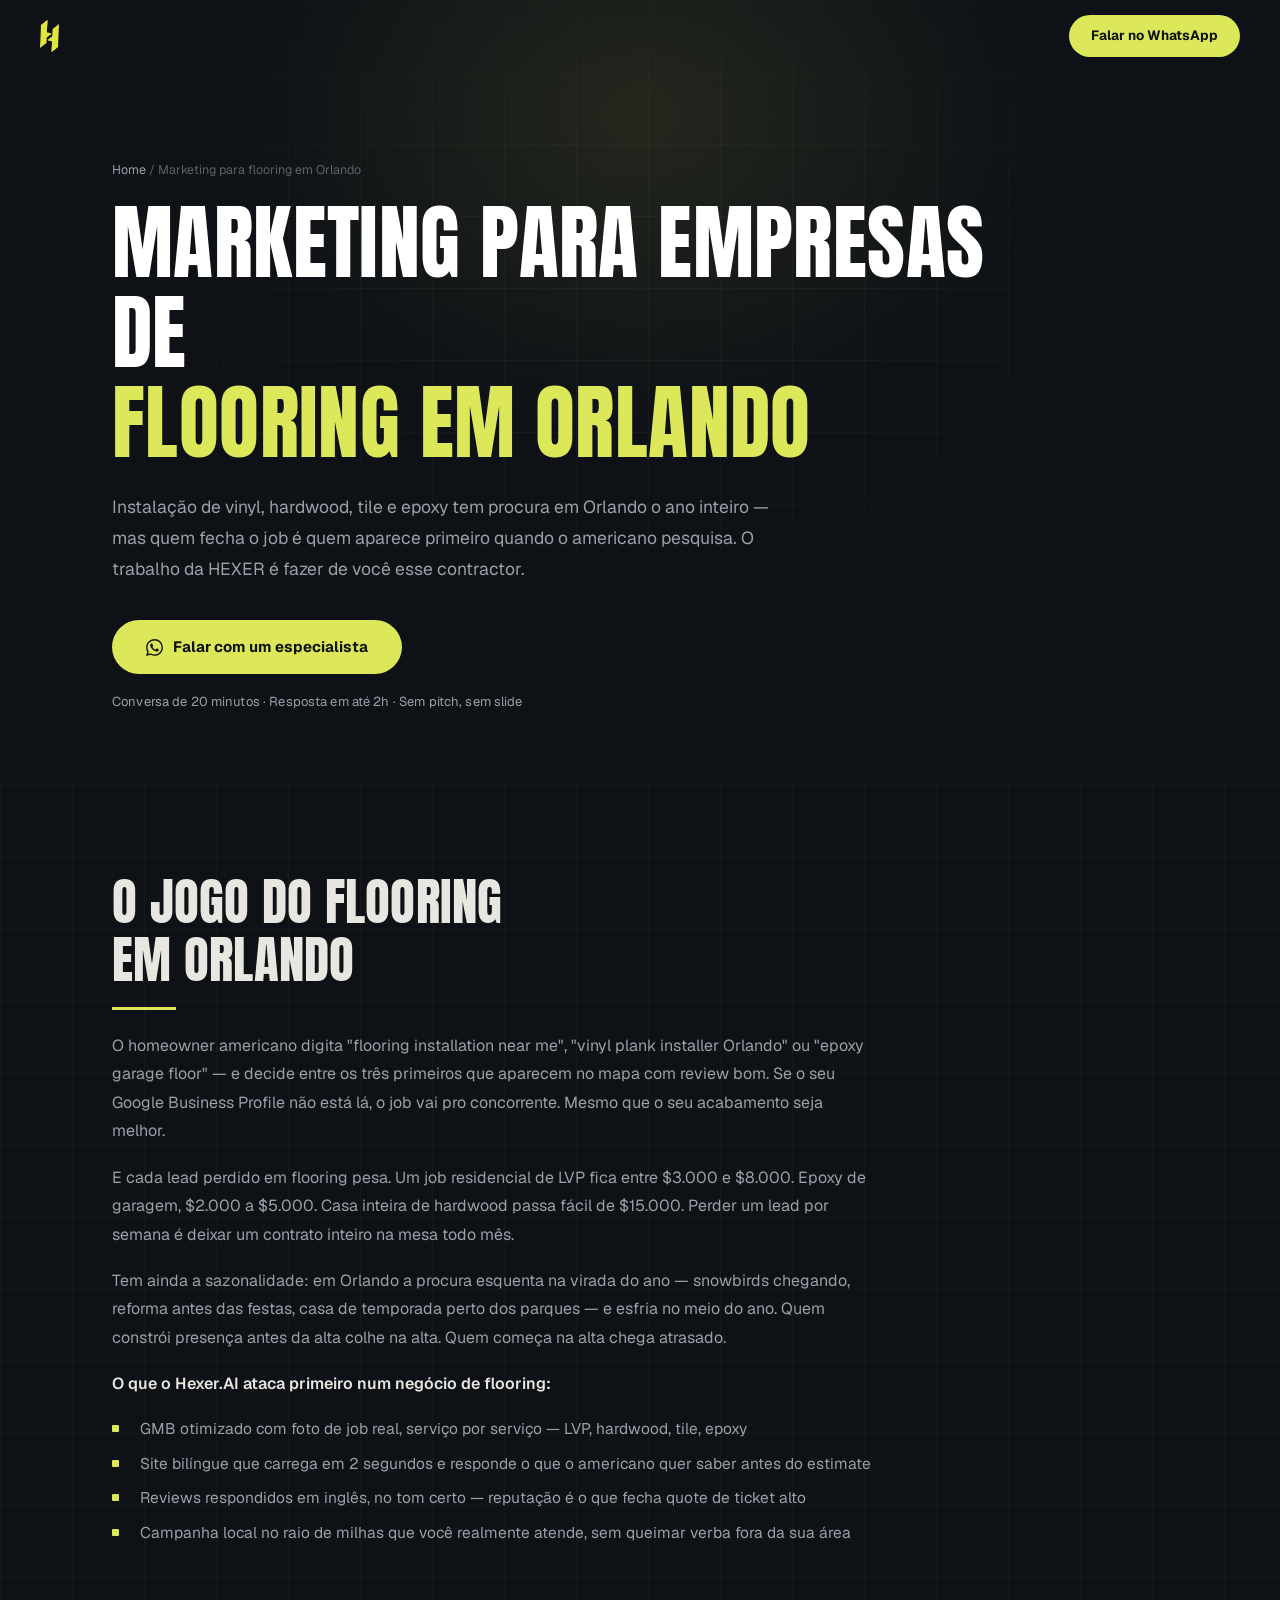
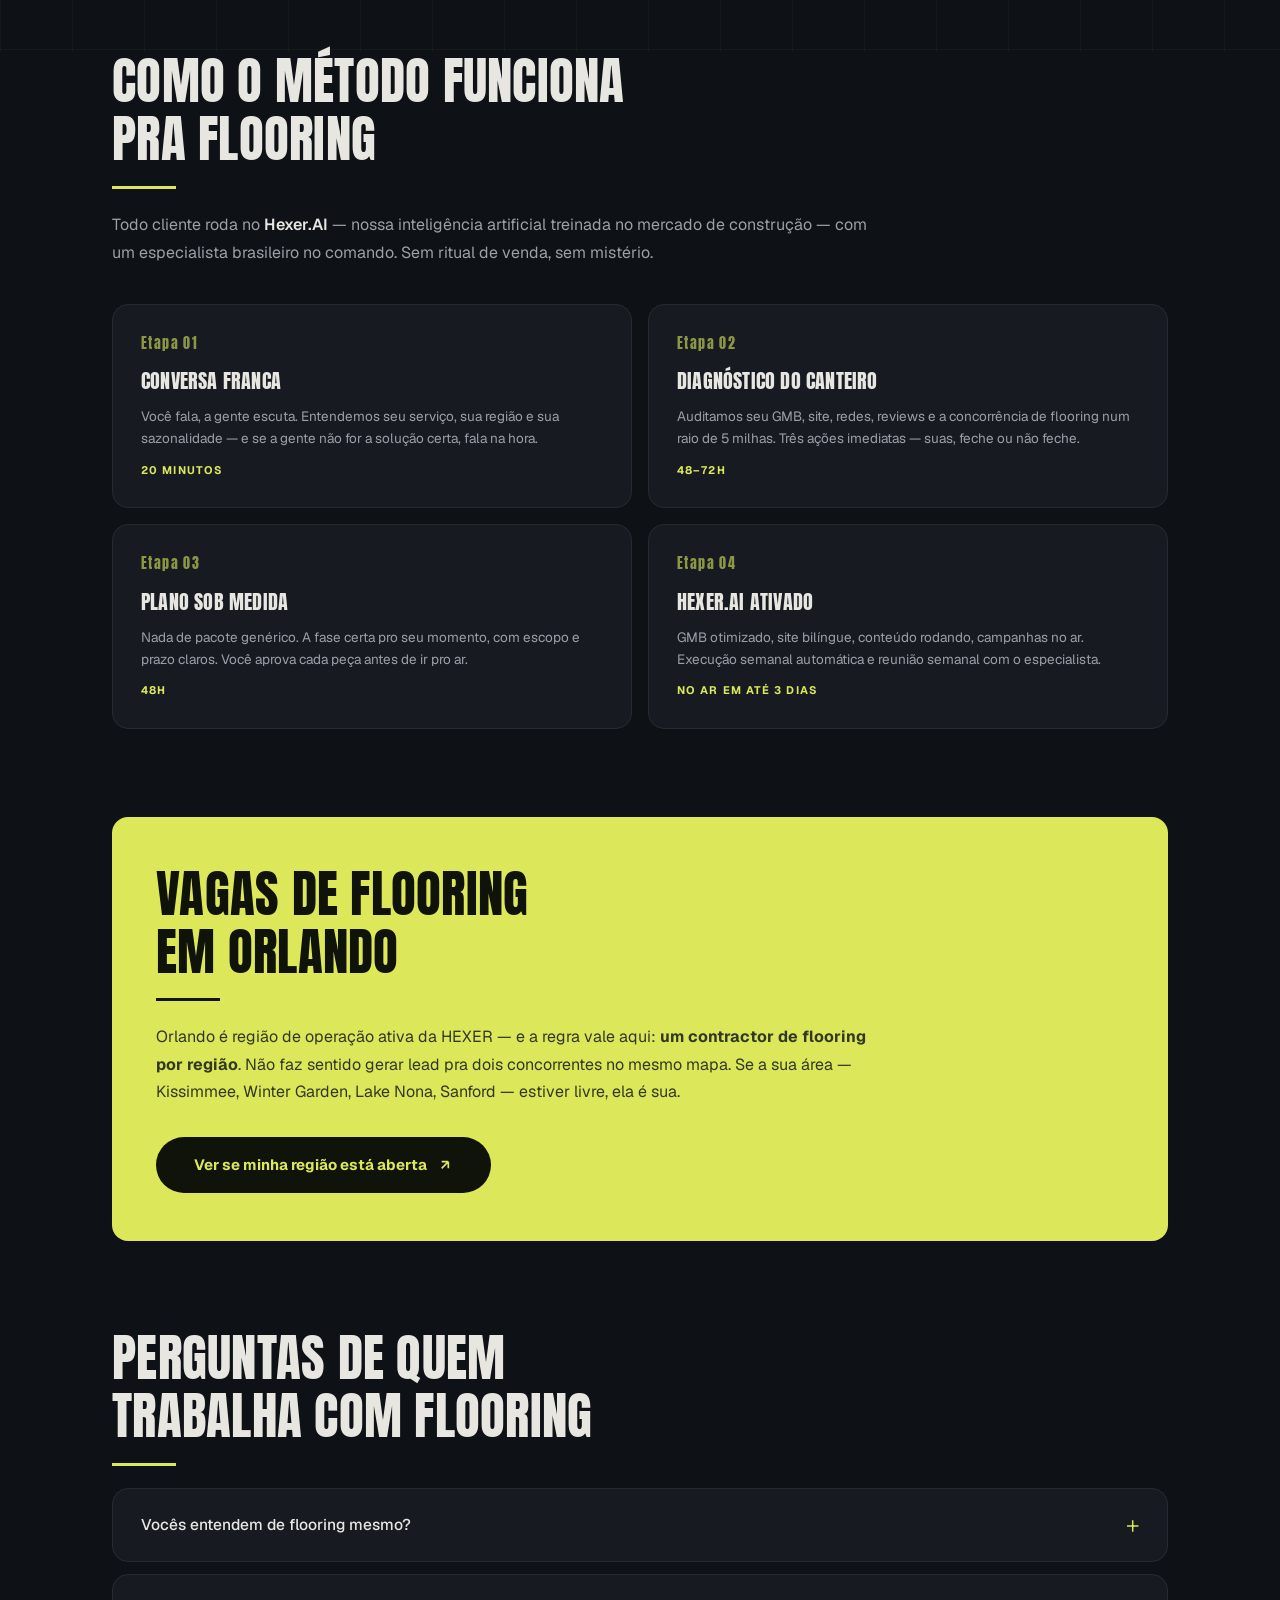
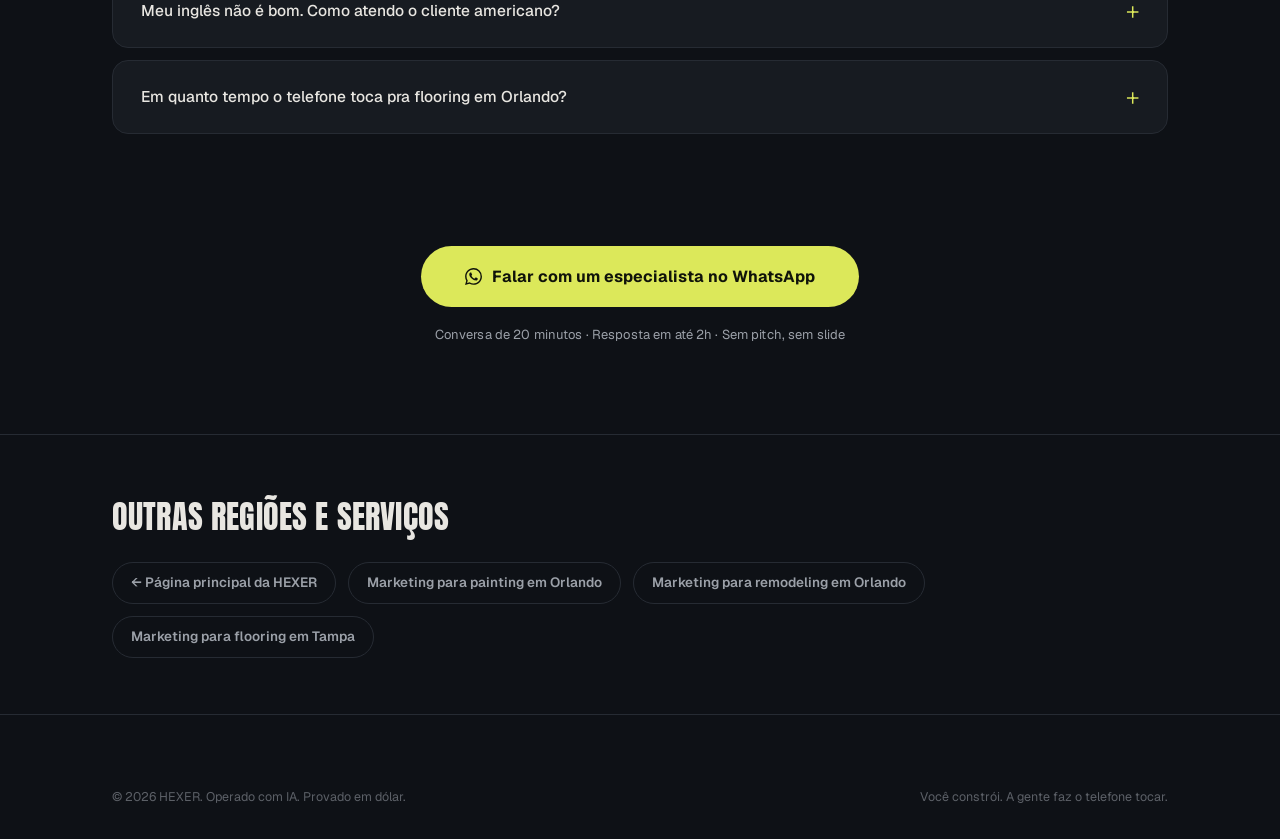
==== flooring-orlando/index.html @ 9e269ea7 "Reconstrução v2.0: copy nova, SEO, 6 LPs e motion premium - Hero e seções reescritos (copy v2.0), se" ====
<!DOCTYPE html>
<html lang="pt-BR">

<head>
  <meta charset="UTF-8" />
  <meta name="viewport" content="width=device-width, initial-scale=1.0" />

  <title>Marketing para Flooring em Orlando | HEXER</title>
  <meta name="description" content="Marketing com IA para empresas de flooring em Orlando — LVP, hardwood, tile e epoxy. GMB, site bilíngue e anúncios pra fazer o telefone tocar. Um contractor por região." />

  <link rel="canonical" href="https://hexercompany.com/flooring-orlando/" />
  <meta name="theme-color" content="#0E1116" />

  <meta property="og:title" content="Marketing para Flooring em Orlando | HEXER" />
  <meta property="og:description" content="Marketing com IA para empresas de flooring em Orlando — LVP, hardwood, tile e epoxy. GMB, site bilíngue e anúncios pra fazer o telefone tocar. Um contractor por região." />
  <meta property="og:image" content="https://hexercompany.com/assets/og-hexer.png" />
  <meta property="og:type" content="website" />
  <meta property="og:url" content="https://hexercompany.com/flooring-orlando/" />
  <meta property="og:locale" content="pt_BR" />

  <link rel="icon" type="image/png" href="../assets/hexer-mark-lime.png" />
  <link rel="preload" href="../fonts/Anton-Latin.woff2" as="font" type="font/woff2" crossorigin />
  <link rel="preload" href="../fonts/Geist-Variable.woff2" as="font" type="font/woff2" crossorigin />
  <link rel="stylesheet" href="../styles.css" />

  <script type="application/ld+json">
{
  "@context": "https://schema.org",
  "@type": "ProfessionalService",
  "name": "HEXER Company",
  "description": "Marketing digital com IA para empresas de flooring em Orlando, Flórida — contractors brasileiros do setor de construção nos EUA.",
  "url": "https://hexercompany.com/flooring-orlando/",
  "logo": "https://hexercompany.com/assets/hexer-logo-full.png",
  "areaServed": {
    "@type": "City",
    "name": "Orlando"
  },
  "knowsLanguage": [
    "pt-BR",
    "en-US"
  ],
  "sameAs": [
    "https://www.instagram.com/hexer.company/"
  ]
}
  </script>
  <script type="application/ld+json">
{
  "@context": "https://schema.org",
  "@type": "FAQPage",
  "mainEntity": [
    {
      "@type": "Question",
      "name": "Vocês entendem de flooring mesmo?",
      "acceptedAnswer": {
        "@type": "Answer",
        "text": "Sim — e é por isso que a HEXER não atende padaria nem clínica. A gente sabe o que é slow season, sabe a diferença de ticket entre um job de LVP e um de epoxy, e sabe por que o americano desconfia de quote barato demais. O Hexer.AI é treinado no mercado de construção, e o especialista que cuida da sua conta fala a sua língua e a do seu cliente."
      }
    },
    {
      "@type": "Question",
      "name": "Meu inglês não é bom. Como atendo o cliente americano?",
      "acceptedAnswer": {
        "@type": "Answer",
        "text": "É pra isso que existe o agente de IA no WhatsApp: ele responde o americano em inglês na hora, tira dúvida, qualifica o job e agenda o estimate enquanto você está no canteiro. O site e o conteúdo saem bilíngues. Você entra na conversa quando ela já está encaminhada."
      }
    },
    {
      "@type": "Question",
      "name": "Em quanto tempo o telefone toca pra flooring em Orlando?",
      "acceptedAnswer": {
        "@type": "Answer",
        "text": "Com tráfego pago, os primeiros leads chegam em 14 a 30 dias. SEO local e GMB são canal de médio prazo: 60 a 90 dias pros primeiros contatos orgânicos. Ninguém honesto promete telefone tocando amanhã sem investir nada — o que a gente promete é relatório aberto, semana a semana, contado em dólar."
      }
    }
  ]
}
  </script>
</head>

<body>

  <!-- NAVBAR (LP) -->
  <header class="navbar navbar--lp" id="navbar">
    <a href="/" class="nav-logo" aria-label="HEXER — início">
      <img class="hx-mark" src="../assets/hexer-mark-lime.png" alt="HEXER" width="1107" height="1872" />
    </a>
    <span></span>
    <a href="https://wa.me/5592994420438?text=Oi%2C%20vim%20da%20p%C3%A1gina%20de%20flooring%20em%20Orlando%20%E2%80%94%20quero%20saber%20se%20ainda%20tem%20vaga%20na%20minha%20regi%C3%A3o" class="nav-cta" target="_blank" rel="noopener">Falar no WhatsApp</a>
  </header>

  <!-- HERO -->
  <section class="lp-hero">
    <div class="hero-bg" aria-hidden="true"></div>
    <div class="container">
      <nav class="breadcrumb hero-in hero-in-1" aria-label="Breadcrumb">
        <a href="/">Home</a> <span aria-hidden="true">/</span> Marketing para flooring em Orlando
      </nav>
      <h1 class="hero-in hero-in-2">Marketing para empresas de<br /><em>flooring em Orlando</em></h1>
      <p class="lead hero-in hero-in-3">Instalação de vinyl, hardwood, tile e epoxy tem procura em Orlando o ano inteiro — mas quem fecha o job é quem aparece primeiro quando o americano pesquisa. O trabalho da HEXER é fazer de você esse contractor.</p>
      <div class="hero-in hero-in-4">
        <a href="https://wa.me/5592994420438?text=Oi%2C%20vim%20da%20p%C3%A1gina%20de%20flooring%20em%20Orlando%20%E2%80%94%20quero%20saber%20se%20ainda%20tem%20vaga%20na%20minha%20regi%C3%A3o" class="btn-primary" target="_blank" rel="noopener">
          <svg class="whatsapp-icon" viewBox="0 0 24 24" fill="currentColor" aria-hidden="true"><path d="M17.472 14.382c-.297-.149-1.758-.867-2.03-.967-.273-.099-.471-.148-.67.15-.197.297-.767.966-.94 1.164-.173.199-.347.223-.644.075-.297-.15-1.255-.463-2.39-1.475-.883-.788-1.48-1.761-1.653-2.059-.173-.297-.018-.458.13-.606.134-.133.298-.347.446-.52.149-.174.198-.298.298-.497.099-.198.05-.371-.025-.52-.075-.149-.669-1.612-.916-2.207-.242-.579-.487-.5-.669-.51-.173-.008-.371-.01-.57-.01-.198 0-.52.074-.792.372-.272.297-1.04 1.016-1.04 2.479 0 1.462 1.065 2.875 1.213 3.074.149.198 2.096 3.2 5.077 4.487.709.306 1.262.489 1.694.625.712.227 1.36.195 1.871.118.571-.085 1.758-.719 2.006-1.413.248-.694.248-1.289.173-1.413-.074-.124-.272-.198-.57-.347m-5.421 7.403h-.004a9.87 9.87 0 01-5.031-1.378l-.361-.214-3.741.982.998-3.648-.235-.374a9.86 9.86 0 01-1.51-5.26c.001-5.45 4.436-9.884 9.888-9.884 2.64 0 5.122 1.03 6.988 2.898a9.825 9.825 0 012.893 6.994c-.003 5.45-4.437 9.884-9.885 9.884m8.413-18.297A11.815 11.815 0 0012.05 0C5.495 0 .16 5.335.157 11.892c0 2.096.547 4.142 1.588 5.945L.057 24l6.305-1.654a11.882 11.882 0 005.683 1.448h.005c6.554 0 11.89-5.335 11.893-11.893a11.821 11.821 0 00-3.48-8.413z"/></svg>
          Falar com um especialista
        </a>
        <p class="micro-proof">Conversa de 20 minutos &middot; Resposta em até 2h &middot; Sem pitch, sem slide</p>
      </div>
    </div>
  </section>

  <!-- DOR DO TRADE -->
  <section class="lp-section bp-grid">
    <div class="container">
      <div class="lp-prose sr">
        <h2>O jogo do flooring<br>em Orlando</h2>
        <p>O homeowner americano digita "flooring installation near me", "vinyl plank installer Orlando" ou "epoxy garage floor" — e decide entre os três primeiros que aparecem no mapa com review bom. Se o seu Google Business Profile não está lá, o job vai pro concorrente. Mesmo que o seu acabamento seja melhor.</p>
        <p>E cada lead perdido em flooring pesa. Um job residencial de LVP fica entre $3.000 e $8.000. Epoxy de garagem, $2.000 a $5.000. Casa inteira de hardwood passa fácil de $15.000. Perder um lead por semana é deixar um contrato inteiro na mesa todo mês.</p>
        <p>Tem ainda a sazonalidade: em Orlando a procura esquenta na virada do ano — snowbirds chegando, reforma antes das festas, casa de temporada perto dos parques — e esfria no meio do ano. Quem constrói presença antes da alta colhe na alta. Quem começa na alta chega atrasado.</p>
        <p><strong>O que o Hexer.AI ataca primeiro num negócio de flooring:</strong></p>
        <ul>
          <li>GMB otimizado com foto de job real, serviço por serviço — LVP, hardwood, tile, epoxy</li>
          <li>Site bilíngue que carrega em 2 segundos e responde o que o americano quer saber antes do estimate</li>
          <li>Reviews respondidos em inglês, no tom certo — reputação é o que fecha quote de ticket alto</li>
          <li>Campanha local no raio de milhas que você realmente atende, sem queimar verba fora da sua área</li>
        </ul>
      </div>
    </div>
  </section>

  <!-- MÉTODO APLICADO -->
  <section class="lp-section" style="padding-top:0">
    <div class="container">
      <div class="lp-prose sr">
        <h2>Como o método funciona<br>pra flooring</h2>
        <p>Todo cliente roda no <strong>Hexer.AI</strong> — nossa inteligência artificial treinada no mercado
          de construção — com um especialista brasileiro no comando. Sem ritual de venda, sem mistério.</p>
      </div>
      <div class="lp-steps">
        <div class="lp-step sr">
          <span class="n">Etapa 01</span>
          <h3>Conversa franca</h3>
          <p>Você fala, a gente escuta. Entendemos seu serviço, sua região e sua sazonalidade — e se a
            gente não for a solução certa, fala na hora.</p>
          <span class="t">20 minutos</span>
        </div>
        <div class="lp-step sr" style="--d:.08s">
          <span class="n">Etapa 02</span>
          <h3>Diagnóstico do canteiro</h3>
          <p>Auditamos seu GMB, site, redes, reviews e a concorrência de flooring num raio de 5 milhas.
            Três ações imediatas — suas, feche ou não feche.</p>
          <span class="t">48–72h</span>
        </div>
        <div class="lp-step sr" style="--d:.16s">
          <span class="n">Etapa 03</span>
          <h3>Plano sob medida</h3>
          <p>Nada de pacote genérico. A fase certa pro seu momento, com escopo e prazo claros. Você aprova
            cada peça antes de ir pro ar.</p>
          <span class="t">48h</span>
        </div>
        <div class="lp-step sr" style="--d:.24s">
          <span class="n">Etapa 04</span>
          <h3>Hexer.AI ativado</h3>
          <p>GMB otimizado, site bilíngue, conteúdo rodando, campanhas no ar. Execução semanal automática
            e reunião semanal com o especialista.</p>
          <span class="t">no ar em até 3 dias</span>
        </div>
      </div>
    </div>
  </section>

  <!-- VAGAS NA REGIÃO -->
  <section class="lp-section" style="padding-top:0">
    <div class="container">
      <div class="lp-vagas sr">
        <h2>Vagas de flooring<br>em Orlando</h2>
        <p>Orlando é região de operação ativa da HEXER — e a regra vale aqui: <strong>um contractor de flooring por região</strong>. Não faz sentido gerar lead pra dois concorrentes no mesmo mapa. Se a sua área — Kissimmee, Winter Garden, Lake Nona, Sanford — estiver livre, ela é sua.</p>
        <a href="https://wa.me/5592994420438?text=Oi%2C%20vim%20da%20p%C3%A1gina%20de%20flooring%20em%20Orlando%20%E2%80%94%20quero%20saber%20se%20ainda%20tem%20vaga%20na%20minha%20regi%C3%A3o" class="btn-ink" target="_blank" rel="noopener">
          Ver se minha região está aberta
          <svg width="16" height="16" viewBox="0 0 24 24" fill="none" stroke="currentColor" stroke-width="2.5" aria-hidden="true"><path d="M7 17L17 7M17 7H7M17 7v10" /></svg>
        </a>
      </div>
    </div>
  </section>

  <!-- FAQ DO TRADE -->
  <section class="lp-section" style="padding-top:0">
    <div class="container">
      <div class="lp-prose sr">
        <h2>Perguntas de quem<br>trabalha com flooring</h2>
      </div>
      <div class="faq-right sr">
        <div class="faq-item">
          <button class="faq-question" aria-expanded="false">
            <span>Vocês entendem de flooring mesmo?</span>
            <span class="faq-icon" aria-hidden="true">+</span>
          </button>
          <div class="faq-answer"><div>
            <p>Sim — e é por isso que a HEXER não atende padaria nem clínica. A gente sabe o que é slow season, sabe a diferença de ticket entre um job de LVP e um de epoxy, e sabe por que o americano desconfia de quote barato demais. O Hexer.AI é treinado no mercado de construção, e o especialista que cuida da sua conta fala a sua língua e a do seu cliente.</p>
          </div></div>
        </div>
        <div class="faq-item">
          <button class="faq-question" aria-expanded="false">
            <span>Meu inglês não é bom. Como atendo o cliente americano?</span>
            <span class="faq-icon" aria-hidden="true">+</span>
          </button>
          <div class="faq-answer"><div>
            <p>É pra isso que existe o agente de IA no WhatsApp: ele responde o americano em inglês na hora, tira dúvida, qualifica o job e agenda o estimate enquanto você está no canteiro. O site e o conteúdo saem bilíngues. Você entra na conversa quando ela já está encaminhada.</p>
          </div></div>
        </div>
        <div class="faq-item">
          <button class="faq-question" aria-expanded="false">
            <span>Em quanto tempo o telefone toca pra flooring em Orlando?</span>
            <span class="faq-icon" aria-hidden="true">+</span>
          </button>
          <div class="faq-answer"><div>
            <p>Com tráfego pago, os primeiros leads chegam em 14 a 30 dias. SEO local e GMB são canal de médio prazo: 60 a 90 dias pros primeiros contatos orgânicos. Ninguém honesto promete telefone tocando amanhã sem investir nada — o que a gente promete é relatório aberto, semana a semana, contado em dólar.</p>
          </div></div>
        </div>
      </div>
    </div>
  </section>

  <!-- CTA -->
  <section class="lp-section" style="padding-top:24px">
    <div class="container" style="text-align:center">
      <a href="https://wa.me/5592994420438?text=Oi%2C%20vim%20da%20p%C3%A1gina%20de%20flooring%20em%20Orlando%20%E2%80%94%20quero%20saber%20se%20ainda%20tem%20vaga%20na%20minha%20regi%C3%A3o" class="btn-primary btn-xl" target="_blank" rel="noopener">
        <svg class="whatsapp-icon" viewBox="0 0 24 24" fill="currentColor" aria-hidden="true"><path d="M17.472 14.382c-.297-.149-1.758-.867-2.03-.967-.273-.099-.471-.148-.67.15-.197.297-.767.966-.94 1.164-.173.199-.347.223-.644.075-.297-.15-1.255-.463-2.39-1.475-.883-.788-1.48-1.761-1.653-2.059-.173-.297-.018-.458.13-.606.134-.133.298-.347.446-.52.149-.174.198-.298.298-.497.099-.198.05-.371-.025-.52-.075-.149-.669-1.612-.916-2.207-.242-.579-.487-.5-.669-.51-.173-.008-.371-.01-.57-.01-.198 0-.52.074-.792.372-.272.297-1.04 1.016-1.04 2.479 0 1.462 1.065 2.875 1.213 3.074.149.198 2.096 3.2 5.077 4.487.709.306 1.262.489 1.694.625.712.227 1.36.195 1.871.118.571-.085 1.758-.719 2.006-1.413.248-.694.248-1.289.173-1.413-.074-.124-.272-.198-.57-.347m-5.421 7.403h-.004a9.87 9.87 0 01-5.031-1.378l-.361-.214-3.741.982.998-3.648-.235-.374a9.86 9.86 0 01-1.51-5.26c.001-5.45 4.436-9.884 9.888-9.884 2.64 0 5.122 1.03 6.988 2.898a9.825 9.825 0 012.893 6.994c-.003 5.45-4.437 9.884-9.885 9.884m8.413-18.297A11.815 11.815 0 0012.05 0C5.495 0 .16 5.335.157 11.892c0 2.096.547 4.142 1.588 5.945L.057 24l6.305-1.654a11.882 11.882 0 005.683 1.448h.005c6.554 0 11.89-5.335 11.893-11.893a11.821 11.821 0 00-3.48-8.413z"/></svg>
        Falar com um especialista no WhatsApp
      </a>
      <p class="micro-proof">Conversa de 20 minutos &middot; Resposta em até 2h &middot; Sem pitch, sem slide</p>
    </div>
  </section>

  <!-- RELACIONADAS -->
  <section class="lp-related">
    <div class="container">
      <h2 class="lp-related-title" style="font-family:var(--font-display);font-weight:400;text-transform:uppercase;letter-spacing:.005em;font-size:clamp(22px,3vw,32px);color:var(--text);margin-bottom:20px">Outras regiões e serviços</h2>
      <div class="lp-related-links">
        <a href="/">← Página principal da HEXER</a>
        <a href="/painting-orlando/">Marketing para painting em Orlando</a>
        <a href="/remodeling-orlando/">Marketing para remodeling em Orlando</a>
        <a href="/flooring-tampa/">Marketing para flooring em Tampa</a>
      </div>
    </div>
  </section>

  <!-- FOOTER -->
  <footer class="footer">
    <div class="container">
      <div class="footer-bottom" style="border-top:none;padding-top:0">
        <p>© 2026 HEXER. Operado com IA. Provado em dólar.</p>
        <p>Você constrói. A gente faz o telefone tocar.</p>
      </div>
    </div>
  </footer>

  <script src="../script.js" defer></script>
</body>

</html>
---- styles.css ----
/* ═══════════════════════════════════════════════════════════
   HEXER · STEEL & CONCRETE v2.0
   Assinatura de movimento: "Blueprint → Construído"
   Elementos entram como traço técnico de planta e se
   constroem em sólido. Animar só transform e opacity.
   ═══════════════════════════════════════════════════════════ */

/* ──────────── FONTES (self-hosted) ──────────── */
@font-face {
  font-family: 'Anton';
  src: url('fonts/Anton-Latin.woff2') format('woff2');
  font-weight: 400;
  font-style: normal;
  font-display: swap;
}
@font-face {
  font-family: 'Geist Sans';
  src: url('fonts/Geist-Variable.woff2') format('woff2-variations'),
       url('fonts/Geist-Variable.woff2') format('woff2');
  font-weight: 100 900;
  font-style: normal;
  font-display: swap;
}
@font-face {
  font-family: 'Geist Sans';
  src: url('fonts/Geist-Italic-Variable.woff2') format('woff2-variations'),
       url('fonts/Geist-Italic-Variable.woff2') format('woff2');
  font-weight: 100 900;
  font-style: italic;
  font-display: swap;
}

/* ──────────── TOKENS ──────────── */
:root {
  --bg:        #0E1116;
  --surface:   #171B21;
  --surface-2: #1E242C;

  --white:     #ffffff;
  --off-white: #EDEAE3;

  --lime:      #DCE85A;
  --lime-l:    #E6F06E;
  --lime-dim:  rgba(220, 232, 90, .07);
  --lime-glow: rgba(220, 232, 90, .18);

  --text:      #E8E6E1;
  --text-2:    #9BA0A8;
  --text-3:    #5C6067;
  --ink:       #10130A;          /* texto sobre lime */

  --border:    #262B33;
  --border-h:  rgba(220, 232, 90, .32);
  --blueprint: rgba(220, 232, 90, .04);   /* grid técnico ≤4% */

  --font-display: 'Anton', 'Arial Narrow', system-ui, sans-serif;
  --font-body:    'Geist Sans', system-ui, sans-serif;

  --r-sm:   6px;
  --r:      10px;
  --r-lg:   16px;
  --r-pill: 999px;

  --ease:   cubic-bezier(.4, 0, .2, 1);
  --expo:   cubic-bezier(.16, 1, .3, 1);
  --pow2:   cubic-bezier(.22, .61, .36, 1);   /* ~power2.out */

  --nav-h:  72px;
}

/* ──────────── RESET / BASE ──────────── */
*, *::before, *::after { box-sizing: border-box; margin: 0; padding: 0; }

html {
  font-size: 16px;
  scroll-behavior: smooth;
  scroll-padding-top: calc(var(--nav-h) + 16px);
  -webkit-font-smoothing: antialiased;
  -moz-osx-font-smoothing: grayscale;
}

body {
  background: var(--bg);
  color: var(--text);
  font-family: var(--font-body);
  font-weight: 400;
  line-height: 1.6;
  overflow-x: hidden;
}

a { text-decoration: none; color: inherit; }
img { max-width: 100%; display: block; height: auto; }
em { font-style: italic; }
ul, ol { list-style: none; }
button { font-family: inherit; }

::selection { background: var(--lime); color: var(--ink); }

::-webkit-scrollbar { width: 3px; }
::-webkit-scrollbar-track { background: var(--bg); }
::-webkit-scrollbar-thumb { background: #3a3f2a; border-radius: 2px; }

/* Foco visível (acessibilidade) */
a:focus-visible, button:focus-visible {
  outline: 2px solid var(--lime);
  outline-offset: 3px;
  border-radius: 4px;
}

.container { max-width: 1120px; margin: 0 auto; padding: 0 32px; }

/* Grid técnico de blueprint — textura de fundo das seções (≤4%) */
.bp-grid {
  position: relative;
}
.bp-grid::before {
  content: '';
  position: absolute; inset: 0;
  background-image:
    linear-gradient(var(--blueprint) 1px, transparent 1px),
    linear-gradient(90deg, var(--blueprint) 1px, transparent 1px);
  background-size: 72px 72px;
  pointer-events: none;
}
.bp-grid > * { position: relative; }

/* ──────────── NAVBAR ──────────── */
.navbar {
  position: fixed; top: 0; left: 0; right: 0;
  z-index: 1000;
  height: var(--nav-h);
  display: grid; grid-template-columns: 1fr auto 1fr; align-items: center;
  padding: 0 40px;
  transition: background .35s var(--ease), box-shadow .35s;
}
.navbar.scrolled {
  background: rgba(14, 17, 22, .86);
  backdrop-filter: blur(20px);
  -webkit-backdrop-filter: blur(20px);
  box-shadow: 0 1px 0 var(--border);
}
.navbar .nav-logo { justify-self: start; }
.navbar .nav-pill { justify-self: center; }
.navbar .nav-cta  { justify-self: end; }

.nav-logo { display: flex; align-items: center; }
.hx-mark { height: 32px; width: auto; transition: transform .35s var(--expo); }
.nav-logo:hover .hx-mark { transform: translateY(-1px); }

.nav-pill {
  display: flex; align-items: center; gap: 2px;
  background: rgba(255, 255, 255, .025);
  border: 1px solid var(--border);
  border-radius: var(--r-pill);
  padding: 4px 5px;
}
.nav-link {
  display: block; padding: 7px 15px;
  border-radius: var(--r-pill);
  font-size: 13.5px; font-weight: 500;
  color: var(--text-2);
  transition: color .2s, background .2s;
}
.nav-link:hover { color: var(--lime-l); background: var(--lime-dim); }

.nav-cta {
  display: inline-flex; align-items: center; gap: 8px;
  padding: 10px 22px;
  background: var(--lime); color: var(--ink);
  border-radius: var(--r-pill);
  font-size: 13.5px; font-weight: 700;
  transition: box-shadow .2s, transform .2s var(--pow2), background .2s;
}
.nav-cta:hover {
  background: var(--lime-l);
  box-shadow: 0 0 12px var(--lime-glow), 0 0 28px rgba(220, 232, 90, .12);
  transform: scale(1.02);
}

.nav-toggle {
  display: none;
  width: 44px; height: 44px;
  align-items: center; justify-content: center;
  flex-direction: column; gap: 5px;
  background: var(--lime-dim);
  border: 1px solid rgba(220, 232, 90, .16);
  border-radius: 10px;
  cursor: pointer;
  -webkit-tap-highlight-color: transparent;
}
.nav-toggle span {
  display: block; width: 19px; height: 2px;
  background: var(--lime); border-radius: 2px;
  transition: transform .3s var(--expo), opacity .2s;
}
body.menu-open .nav-toggle span:nth-child(1) { transform: translateY(7px) rotate(45deg); }
body.menu-open .nav-toggle span:nth-child(2) { opacity: 0; }
body.menu-open .nav-toggle span:nth-child(3) { transform: translateY(-7px) rotate(-45deg); }

.mobile-menu {
  position: fixed; inset: 0;
  z-index: 990;
  background: rgba(14, 17, 22, .97);
  backdrop-filter: blur(24px);
  -webkit-backdrop-filter: blur(24px);
  display: flex; flex-direction: column;
  align-items: center; justify-content: center; gap: 8px;
  padding: 96px 28px calc(40px + env(safe-area-inset-bottom));
  opacity: 0; visibility: hidden; transform: translateY(-8px);
  transition: opacity .3s var(--expo), transform .3s var(--expo), visibility .3s;
}
body.menu-open .mobile-menu { opacity: 1; visibility: visible; transform: none; }
body.menu-open { overflow: hidden; }

.mobile-menu-nav { display: flex; flex-direction: column; align-items: center; gap: 2px; width: 100%; }
.mobile-menu-nav a {
  font-family: var(--font-display);
  font-size: 30px; letter-spacing: .02em; text-transform: uppercase;
  color: var(--white);
  padding: 12px 24px; width: 100%; max-width: 360px;
  text-align: center; border-radius: 12px;
  transition: background .2s, color .2s;
}
.mobile-menu-nav a:active { background: var(--lime-dim); color: var(--lime-l); }
.mobile-menu-cta {
  display: inline-flex; align-items: center; justify-content: center; gap: 9px;
  margin-top: 28px;
  background: var(--lime); color: var(--ink);
  font-weight: 700; font-size: 16px;
  padding: 16px 36px; border-radius: var(--r-pill);
  width: 100%; max-width: 360px;
}

/* ──────────── BOTÕES ──────────── */
.btn-primary {
  display: inline-flex; align-items: center; justify-content: center; gap: 10px;
  padding: 15px 34px;
  background: var(--lime); color: var(--ink);
  border-radius: var(--r-pill);
  font-size: 15px; font-weight: 700;
  transition: transform .2s var(--pow2), box-shadow .2s, background .2s;
  cursor: pointer;
}
.btn-primary:hover {
  background: var(--lime-l);
  transform: scale(1.02);
  box-shadow: 0 0 12px var(--lime-glow), 0 0 32px rgba(220, 232, 90, .14);
}
.btn-primary:active { transform: scale(.99); }
.btn-xl { padding: 18px 44px; font-size: 16px; }

.btn-outline {
  display: inline-flex; align-items: center; justify-content: center; gap: 10px;
  padding: 15px 34px;
  border: 1px solid var(--border-h);
  color: var(--text); border-radius: var(--r-pill);
  font-size: 15px; font-weight: 600;
  transition: color .2s, border-color .2s, background .2s, transform .2s var(--pow2);
}
.btn-outline:hover {
  color: var(--lime-l); border-color: var(--lime);
  background: var(--lime-dim); transform: scale(1.02);
}

/* botão preto sobre a faixa lime */
.btn-ink {
  display: inline-flex; align-items: center; justify-content: center; gap: 10px;
  padding: 16px 38px;
  background: var(--ink); color: var(--lime);
  border-radius: var(--r-pill);
  font-size: 15px; font-weight: 700;
  transition: transform .2s var(--pow2), box-shadow .2s;
}
.btn-ink:hover { transform: scale(1.02); box-shadow: 0 10px 30px rgba(0, 0, 0, .35); }

.whatsapp-icon { width: 17px; height: 17px; flex-shrink: 0; }

.micro-proof {
  margin-top: 18px;
  font-size: 13px; color: var(--text-2);
  letter-spacing: .01em;
}
.micro-proof b { color: var(--text); font-weight: 600; }

/* ──────────── LOADER (intro) ──────────── */
.loader {
  position: fixed; inset: 0; z-index: 3000;
  background: var(--lime);
  display: none;
  flex-direction: column; align-items: center; justify-content: center;
  gap: 34px;
  will-change: transform;
}
html.is-loading .loader { display: flex; }
.loader.done {
  transform: translateY(-100%);
  transition: transform .9s var(--expo);
}
.loader-logo {
  width: clamp(230px, 42vw, 500px); height: auto;
  opacity: 0; transform: translateY(30px);
}
html.is-loading .loader-logo { animation: loaderLogo .9s var(--expo) .2s forwards; }
@keyframes loaderLogo { to { opacity: 1; transform: none; } }
.loader-bar {
  width: 160px; height: 2px;
  background: rgba(16, 19, 10, .16);
  border-radius: 2px; overflow: hidden;
}
.loader-fill { display: block; height: 100%; width: 0; background: var(--ink); }
html.is-loading .loader-fill { animation: loaderFill 1.3s cubic-bezier(.65,0,.35,1) .4s forwards; }
@keyframes loaderFill { to { width: 100%; } }

/* enquanto o loader cobre a tela, a entrada do hero fica pausada */
html.is-loading .hero-in { animation-play-state: paused; }

/* ──────────── HERO ──────────── */
.hero {
  min-height: 100svh;
  display: flex; align-items: center; justify-content: center;
  position: relative; overflow: hidden;
  padding: calc(var(--nav-h) + 64px) 32px 96px;
  text-align: center;
}
.hero-bg { position: absolute; inset: 0; pointer-events: none; }
.hero-bg::before {
  /* grid técnico com fade radial */
  content: '';
  position: absolute; inset: 0;
  background-image:
    linear-gradient(var(--blueprint) 1px, transparent 1px),
    linear-gradient(90deg, var(--blueprint) 1px, transparent 1px);
  background-size: 72px 72px;
  mask-image: radial-gradient(ellipse 85% 80% at 50% 40%, black 20%, transparent 75%);
  -webkit-mask-image: radial-gradient(ellipse 85% 80% at 50% 40%, black 20%, transparent 75%);
}
.hero-bg::after {
  /* brilho lime estático — barato, sem blur animado */
  content: '';
  position: absolute; left: 50%; top: -30%;
  width: 900px; height: 700px;
  transform: translateX(-50%);
  background: radial-gradient(ellipse at center, rgba(220, 232, 90, .10), transparent 65%);
}

.hero-content { position: relative; max-width: 1000px; margin: 0 auto; }

.eyebrow {
  display: inline-flex; align-items: center; gap: 12px;
  font-size: 12px; font-weight: 700;
  letter-spacing: .24em; text-transform: uppercase;
  color: var(--lime);
}
.eyebrow::before, .eyebrow::after {
  content: ''; width: 28px; height: 1px;
  background: var(--lime); opacity: .55; flex-shrink: 0;
}

.hero .eyebrow { margin-bottom: 34px; }

.hero-h1 {
  font-family: var(--font-display);
  font-weight: 400;
  font-size: clamp(58px, 11vw, 148px);
  line-height: 1.06;
  letter-spacing: .005em;
  text-transform: uppercase;
  color: var(--white);
  margin-bottom: 32px;
}
.hero-h1 .h1-line { display: block; }
.hero-h1 .h1-accent { color: var(--lime); }

.hero-copy {
  font-size: clamp(16px, 1.7vw, 19px);
  color: var(--text-2);
  max-width: 640px; margin: 0 auto 40px;
  line-height: 1.75;
}
.hero-copy strong { color: var(--text); font-weight: 600; }

.hero-actions { display: flex; flex-direction: column; align-items: center; }

/* Entrada do hero — CSS puro, total ≤ 1.2s, legível quase instantâneo */
.hero-in {
  opacity: 0;
  transform: translateY(24px);
  animation: heroIn .7s var(--pow2) forwards;
}
.hero-in-1 { animation-delay: .05s; }
.hero-in-2 { animation-delay: .18s; }
.hero-in-3 { animation-delay: .34s; }
.hero-in-4 { animation-delay: .48s; }
@keyframes heroIn { to { opacity: 1; transform: none; } }

/* ──────────── MARQUEE DE TRADES ──────────── */
.marquee-strip {
  overflow: hidden;
  border-top: 1px solid var(--border);
  border-bottom: 1px solid var(--border);
  padding: 15px 0;
  background: var(--bg);
  /* máscara de fade nas bordas laterais */
  mask-image: linear-gradient(90deg, transparent, black 8%, black 92%, transparent);
  -webkit-mask-image: linear-gradient(90deg, transparent, black 8%, black 92%, transparent);
}
.marquee-track {
  display: flex; align-items: center; gap: 34px;
  white-space: nowrap; width: max-content;
  will-change: transform;
}
.marquee-track span {
  font-size: 11.5px; font-weight: 600;
  color: var(--text-3); letter-spacing: .16em; text-transform: uppercase;
}
.marquee-track .sep { color: var(--lime); font-size: 8px; opacity: .6; }
/* fallback sem JS */
@keyframes marquee { from { transform: translateX(0); } to { transform: translateX(-50%); } }
.marquee-track { animation: marquee 36s linear infinite; }
.marquee-track.js-driven { animation: none; }
.marquee-strip:hover .marquee-track { animation-play-state: paused; }

/* ──────────── SEÇÕES · COMUM ──────────── */
section { position: relative; }
.section { padding: 110px 0; }

.section-label {
  display: inline-flex; align-items: center; gap: 12px;
  font-size: 11.5px; font-weight: 700;
  letter-spacing: .24em; text-transform: uppercase;
  color: var(--lime);
  margin-bottom: 20px;
}
.section-label::before {
  content: ''; width: 28px; height: 1px;
  background: var(--lime); opacity: .55; flex-shrink: 0;
}

.section-h2 {
  font-family: var(--font-display);
  font-weight: 400;
  font-size: clamp(38px, 5.2vw, 72px);
  line-height: 1.14;
  letter-spacing: .005em;
  text-transform: uppercase;
  color: var(--text);
  margin-bottom: 18px;
  position: relative;
  padding-bottom: 26px;
}
.section-h2 em { font-style: normal; color: var(--lime); }
/* Assinatura: sublinha lime que se desenha ao entrar no viewport */
.section-h2::after {
  content: '';
  position: absolute; left: 0; bottom: 0;
  width: 72px; height: 3px;
  background: var(--lime);
  transform: scaleX(0); transform-origin: left;
  transition: transform .9s var(--expo) .15s;
}
.built .section-h2::after, .section-h2.built::after { transform: scaleX(1); }

.section-header--center { text-align: center; margin-bottom: 72px; }
.section-header--center .section-label::before { display: none; }
.section-header--center .section-label::after {
  content: ''; width: 28px; height: 1px;
  background: var(--lime); opacity: .55;
}
.section-header--center .section-h2::after { left: 50%; transform: translateX(-50%) scaleX(0); }
.built .section-header--center .section-h2::after,
.section-header--center .section-h2.built::after { transform: translateX(-50%) scaleX(1); }

.section-sub {
  font-size: 16.5px; color: var(--text-2);
  max-width: 620px; line-height: 1.7;
}
.section-header--center .section-sub { margin: 0 auto; }

/* ──────────── REVEAL (uma vez, sem re-trigger) ──────────── */
.sr {
  opacity: 0; transform: translateY(24px);
  transition: opacity .7s var(--pow2), transform .7s var(--pow2);
  transition-delay: var(--d, 0s);
}
.sr.visible { opacity: 1; transform: none; }

/* ──────────── ASSINATURA · CARD COM TRAÇADO DE PLANTA ──────────── */
.draw-card { position: relative; }
.draw-card .draw-svg {
  position: absolute; inset: 0;
  width: 100%; height: 100%;
  pointer-events: none;
  overflow: visible;
}
.draw-card .draw-svg rect {
  /* geometria via CSS (SVG2) — acompanha o tamanho real do card */
  x: 1px; y: 1px;
  width: calc(100% - 2px);
  height: calc(100% - 2px);
  rx: 15px;
  fill: none;
  stroke: var(--lime);
  stroke-width: 1.5;
  stroke-dasharray: 1;
  stroke-dashoffset: 1;
  opacity: 0;
  transition: stroke-dashoffset 1.1s var(--expo) .1s, opacity .2s .1s;
}
.draw-card.built .draw-svg rect { stroke-dashoffset: 0; opacity: .5; }
/* o preenchimento surge em seguida */
.draw-card .draw-fill {
  opacity: 0;
  transition: opacity .5s var(--ease) .55s;
}
.draw-card.built .draw-fill { opacity: 1; }

/* ──────────── SEÇÃO · POR QUE A HEXER ──────────── */
.porque .section-header { max-width: 780px; margin-bottom: 64px; }

.contraste {
  display: grid; grid-template-columns: 1fr 1fr;
  gap: 20px;
  margin-bottom: 20px;
}
.contraste-card {
  background: var(--surface);
  border: 1px solid var(--border);
  border-radius: var(--r-lg);
  padding: 36px 34px;
}
.contraste-tag {
  display: inline-block;
  font-size: 10.5px; font-weight: 700;
  letter-spacing: .18em; text-transform: uppercase;
  color: var(--lime);
  border: 1px solid rgba(220, 232, 90, .25);
  border-radius: var(--r-pill);
  padding: 5px 12px;
  margin-bottom: 20px;
}
.contraste-card p { font-size: 16.5px; line-height: 1.7; color: var(--text); }

.contraste-punch {
  background: var(--surface);
  border: 1px solid var(--border);
  border-left: 3px solid var(--lime);
  border-radius: var(--r-lg);
  padding: 34px 38px;
  margin-bottom: 72px;
}
.contraste-punch p { font-size: 17.5px; line-height: 1.7; color: var(--text); max-width: 860px; }
.contraste-punch strong { color: var(--lime-l); font-weight: 600; }

.dif-grid {
  display: grid; grid-template-columns: repeat(3, 1fr);
  gap: 20px;
}
.dif-card {
  background: var(--surface);
  border: 1px solid var(--border);
  border-radius: var(--r-lg);
  padding: 38px 32px;
  transition: transform .35s var(--pow2), border-color .3s, background .3s;
}
.dif-card:hover {
  transform: translateY(-4px);
  border-color: var(--border-h);
  background: var(--surface-2);
}
.dif-ico {
  width: 48px; height: 48px;
  border: 1px solid rgba(220, 232, 90, .2);
  border-radius: var(--r-sm);
  display: flex; align-items: center; justify-content: center;
  color: var(--lime-l);
  margin-bottom: 24px;
}
.dif-ico svg { width: 22px; height: 22px; }
.dif-card h3 {
  font-family: var(--font-display);
  font-weight: 400;
  font-size: 23px; line-height: 1.14;
  letter-spacing: .01em; text-transform: uppercase;
  color: var(--text);
  margin-bottom: 14px;
}
.dif-card p { font-size: 14.5px; color: var(--text-2); line-height: 1.7; }

/* ──────────── SEÇÃO · PARA QUEM É ──────────── */
.pq-grid { display: grid; grid-template-columns: 1fr 1fr; gap: 20px; }

.pq-block {
  background: var(--surface);
  border: 1px solid var(--border);
  border-radius: var(--r-lg);
  padding: 40px 38px;
}
.pq-block--yes { border-top: 3px solid var(--lime); }
.pq-block-title {
  font-family: var(--font-display);
  font-weight: 400; font-size: 22px;
  letter-spacing: .01em; text-transform: uppercase;
  color: var(--text);
  margin-bottom: 26px;
}
.pq-block-title--muted { color: var(--text-2); }
.pq-list { display: flex; flex-direction: column; gap: 18px; }
.pq-item {
  display: grid; grid-template-columns: 24px 1fr; gap: 14px;
  align-items: start;
  font-size: 15.5px; line-height: 1.55; color: var(--text);
}
.pq-item--muted { color: var(--text-2); }
.pq-ico {
  width: 24px; height: 24px; border-radius: var(--r-sm);
  display: flex; align-items: center; justify-content: center;
  flex-shrink: 0; margin-top: 1px;
}
.pq-ico svg { width: 15px; height: 15px; }
.pq-ico--yes { background: var(--lime-dim); color: var(--lime-l); border: 1px solid rgba(220, 232, 90, .18); }
.pq-ico--no  { background: rgba(138, 142, 148, .08); color: var(--text-3); border: 1px solid rgba(138, 142, 148, .18); }

.pq-note {
  text-align: center; max-width: 680px; margin: 52px auto 0;
  font-size: 15px; color: var(--text-2); line-height: 1.7;
}
.pq-cta { text-align: center; margin-top: 28px; }

/* Tema claro — fundo branco, texto preto, detalhes lime */
.para-quem {
  background: var(--off-white);
  border-radius: 40px;
  margin: 0 16px;
}
.para-quem .section-label { color: var(--ink); }
.para-quem .section-label::before,
.para-quem .section-label::after { background: #97a020; opacity: .8; }
.para-quem .section-h2 { color: var(--ink); }
.para-quem .section-h2 em { color: var(--ink); }
.para-quem .section-h2::after { background: #B7C233; }
.para-quem .pq-block {
  background: #fff;
  border-color: rgba(16, 19, 10, .1);
  box-shadow: 0 12px 40px rgba(16, 19, 10, .06);
}
.para-quem .pq-block--yes { border-top-color: #B7C233; }
.para-quem .pq-block-title { color: var(--ink); }
.para-quem .pq-block-title--muted { color: #6f736a; }
.para-quem .pq-item { color: #23271c; }
.para-quem .pq-item--muted { color: #797d73; }
.para-quem .pq-ico--yes { background: var(--lime); color: var(--ink); border-color: transparent; }
.para-quem .pq-ico--no { background: rgba(16, 19, 10, .06); color: #797d73; border-color: rgba(16, 19, 10, .1); }
.para-quem .pq-note { color: #55584e; }

/* ──────────── SEÇÃO · O MÉTODO (timeline assinatura) ──────────── */
.metodo-intro {
  text-align: center;
  font-size: 16.5px; color: var(--text-2); line-height: 1.7;
  max-width: 720px; margin: 0 auto 80px;
}
.metodo-intro strong { color: var(--text); font-weight: 600; }

.mt-wrap {
  position: relative;
  max-width: 780px;
  margin: 0 auto;
  padding-left: 56px;
}
/* trilho tracejado (planta) + preenchimento sólido que se constrói no scroll */
.mt-rail {
  position: absolute; left: 19px; top: 8px; bottom: 8px;
  width: 2px;
  background-image: linear-gradient(to bottom, rgba(220, 232, 90, .25) 45%, transparent 45%);
  background-size: 2px 10px;
}
.mt-rail-fill {
  position: absolute; left: 0; top: 0;
  width: 2px; height: 100%;
  background: var(--lime);
  transform: scaleY(0); transform-origin: top;
  will-change: transform;
}

.mt-steps { display: flex; flex-direction: column; gap: 40px; }

/* cada etapa entra ao aparecer no scroll (reveal no elemento externo,
   pra não brigar com o parallax que roda no card interno) */
.mt-step {
  position: relative;
  opacity: 0; transform: translateY(40px);
  transition: opacity .8s var(--pow2), transform .8s var(--pow2);
}
.mt-step.in { opacity: 1; transform: none; }

.mt-node {
  position: absolute; left: -56px; top: 10px;
  width: 44px; height: 44px;
  border: 1.5px dashed rgba(220, 232, 90, .4);
  border-radius: 50%;
  display: flex; align-items: center; justify-content: center;
  font-family: var(--font-display);
  font-size: 15px; letter-spacing: .02em;
  color: var(--text-3);
  background: var(--bg);
  z-index: 2;
  transition: border-color .4s, color .4s, background .4s, box-shadow .4s;
}
.mt-step.active .mt-node {
  border-style: solid;
  border-color: var(--lime);
  color: var(--ink);
  background: var(--lime);
  box-shadow: 0 0 0 6px rgba(220, 232, 90, .12);
}

/* card maior, com hover premium (glow lime + realce) */
.mt-card {
  background: var(--surface);
  border: 1px solid var(--border);
  border-radius: var(--r-lg);
  padding: clamp(34px, 4vw, 52px) clamp(30px, 4vw, 54px);
  will-change: transform;
  transition: border-color .4s, background .4s, box-shadow .4s;
}
.mt-step.active .mt-card { border-color: rgba(220, 232, 90, .18); background: var(--surface-2); }
.mt-card:hover {
  border-color: var(--lime);
  background: var(--surface-2);
  box-shadow: 0 24px 60px rgba(0, 0, 0, .5), 0 0 0 1px rgba(220, 232, 90, .25),
              0 0 40px rgba(220, 232, 90, .1);
}

.mt-head {
  display: flex; align-items: baseline; justify-content: space-between;
  gap: 16px; flex-wrap: wrap;
  margin-bottom: 16px;
}
.mt-head h3 {
  font-family: var(--font-display);
  font-weight: 400; font-size: clamp(26px, 3vw, 34px);
  letter-spacing: .01em; text-transform: uppercase;
  line-height: 1.12;
  color: var(--text);
  transition: color .3s;
}
.mt-card:hover .mt-head h3 { color: var(--lime-l); }
.mt-time {
  font-size: 12.5px; font-weight: 700;
  letter-spacing: .1em; text-transform: uppercase;
  color: var(--lime);
  white-space: nowrap;
}
.mt-card p { font-size: clamp(15px, 1.6vw, 16.5px); color: var(--text-2); line-height: 1.75; }

/* ──────────── SEÇÃO · O QUE ENTREGAMOS ──────────── */
.frentes-grid {
  display: grid; grid-template-columns: 1fr 1fr;
  gap: 20px;
}
.frente {
  background: var(--surface);
  border: 1px solid var(--border);
  border-radius: var(--r-lg);
  padding: 42px 38px;
  position: relative; overflow: hidden;
  transition: transform .35s var(--pow2), border-color .3s, background .3s;
}
.frente::before {
  content: '';
  position: absolute; top: 0; left: 0; right: 0;
  height: 2px; background: var(--lime);
  transform: scaleX(0); transform-origin: left;
  transition: transform .5s var(--expo);
}
.frente:hover { transform: translateY(-4px); border-color: var(--border-h); background: var(--surface-2); }
.frente:hover::before { transform: scaleX(1); }

.frente-num {
  font-family: var(--font-display);
  font-size: 15px; color: var(--lime); opacity: .5;
  letter-spacing: .1em;
  margin-bottom: 20px;
}
.frente h3 {
  font-family: var(--font-display);
  font-weight: 400; font-size: 28px;
  letter-spacing: .01em; text-transform: uppercase;
  line-height: 1.12;
  color: var(--text);
  margin-bottom: 14px;
}
.frente p { font-size: 15px; color: var(--text-2); line-height: 1.72; }

.frente--feature { border-color: rgba(220, 232, 90, .22); background: var(--surface-2); }
.frente--feature::before { transform: scaleX(1); }
.frente-tag {
  position: absolute; top: 40px; right: 38px;
  font-size: 10px; font-weight: 700;
  letter-spacing: .1em; text-transform: uppercase;
  color: var(--ink); background: var(--lime);
  padding: 5px 11px; border-radius: var(--r-pill);
}

/* ──────────── SEÇÃO · QUEM ESTÁ NO COMANDO ──────────── */
.comando-grid {
  display: grid; grid-template-columns: 1.2fr 1fr;
  gap: 72px; align-items: start;
}
.comando-copy p {
  font-size: 17px; color: var(--text-2); line-height: 1.75;
  max-width: 560px;
  margin-bottom: 36px;
}
.comando-copy p strong { color: var(--text); font-weight: 600; }

.selos { display: flex; flex-direction: column; gap: 14px; }
.selo {
  display: grid; grid-template-columns: 26px 1fr; gap: 14px; align-items: start;
  background: var(--surface);
  border: 1px solid var(--border);
  border-radius: var(--r);
  padding: 18px 20px;
  font-size: 14.5px; line-height: 1.55; color: var(--text);
}
.selo svg { width: 17px; height: 17px; color: var(--lime-l); margin-top: 2px; }

/* placeholder do especialista — oculto até existir foto+bio reais */
.comando-bio[hidden] { display: none; }
.comando-bio {
  background: var(--surface);
  border: 1px dashed rgba(220, 232, 90, .3);
  border-radius: var(--r-lg);
  padding: 36px;
  text-align: center;
  color: var(--text-3);
  font-size: 13px;
}

/* ──────────── SEÇÃO · VAGAS POR REGIÃO (faixa lime) ──────────── */
.vagas {
  background: var(--lime);
  color: var(--ink);
  padding: 110px 0;
}
.vagas::before {
  content: '';
  position: absolute; inset: 0;
  background-image:
    linear-gradient(rgba(14, 17, 22, .05) 1px, transparent 1px),
    linear-gradient(90deg, rgba(14, 17, 22, .05) 1px, transparent 1px);
  background-size: 72px 72px;
  pointer-events: none;
}
.vagas .container { position: relative; }
.vagas-inner { max-width: 820px; }
.vagas .section-label { color: var(--ink); }
.vagas .section-label::before { background: var(--ink); }
.vagas .section-h2 { color: var(--ink); }
.vagas .section-h2::after { background: var(--ink); }
.vagas p {
  font-size: 17px; line-height: 1.7;
  color: rgba(14, 17, 22, .82);
  margin-bottom: 18px;
  max-width: 720px;
}
.vagas p strong { color: var(--ink); font-weight: 700; }
.vagas-cta { margin-top: 36px; }

/* ──────────── FAQ ──────────── */
.faq-inner {
  display: grid; grid-template-columns: 1fr 1.6fr;
  gap: 80px; align-items: start;
}
.faq-sub { font-size: 15px; color: var(--text-2); line-height: 1.7; margin-bottom: 28px; }
.faq-link {
  display: inline-flex; align-items: center; gap: 8px;
  color: var(--lime-l); font-weight: 600; font-size: 14.5px;
  transition: gap .25s var(--pow2);
}
.faq-link:hover { gap: 13px; }

/* cada pergunta é uma caixa que se expande de forma premium */
.faq-right { display: flex; flex-direction: column; gap: 12px; }
.faq-item {
  position: relative;
  background: var(--surface);
  border: 1px solid var(--border);
  border-radius: var(--r-lg);
  overflow: hidden;
  transition: border-color .35s, background .35s, transform .35s var(--pow2), box-shadow .35s;
}
/* barra lateral lime que cresce quando a caixa abre/hover */
.faq-item::before {
  content: '';
  position: absolute; left: 0; top: 0; bottom: 0;
  width: 3px; background: var(--lime);
  transform: scaleY(0); transform-origin: top;
  transition: transform .4s var(--expo);
}

.faq-question {
  width: 100%;
  display: flex; align-items: center; justify-content: space-between; gap: 16px;
  background: none; border: none;
  padding: 24px 28px; cursor: pointer; text-align: left;
  color: var(--text);
  font-size: 15.5px; font-weight: 500; line-height: 1.45;
  transition: color .2s;
}
.faq-question[aria-expanded="true"] { color: var(--lime-l); }

.faq-icon {
  font-size: 24px; font-weight: 300;
  color: var(--lime); flex-shrink: 0; line-height: 1;
  transition: transform .4s var(--expo);
}
.faq-question[aria-expanded="true"] .faq-icon { transform: rotate(45deg); }

/* abertura suave com grid-rows (height animada de verdade) */
.faq-answer {
  display: grid; grid-template-rows: 0fr;
  transition: grid-template-rows .5s var(--expo);
}
.faq-answer > div { overflow: hidden; }
.faq-answer.open { grid-template-rows: 1fr; }
.faq-answer p {
  padding: 0 28px 26px;
  font-size: 14.5px; color: var(--text-2); line-height: 1.75;
}

/* estado aberto (clique) — realce persistente */
.faq-item:has(.faq-answer.open),
.faq-item:has(.faq-question[aria-expanded="true"]) {
  border-color: rgba(220, 232, 90, .3);
  background: var(--surface-2);
}
.faq-item:has(.faq-question[aria-expanded="true"])::before { transform: scaleY(1); }

/* hover no desktop revela a resposta de forma animada e premium */
@media (hover: hover) and (pointer: fine) {
  .faq-item:hover {
    border-color: var(--lime);
    background: var(--surface-2);
    transform: translateY(-2px);
    box-shadow: 0 18px 44px rgba(0, 0, 0, .38), 0 0 30px rgba(220, 232, 90, .08);
  }
  .faq-item:hover::before { transform: scaleY(1); }
  .faq-item:hover .faq-question { color: var(--lime-l); }
  .faq-item:hover .faq-icon { transform: rotate(45deg); }
  .faq-item:hover .faq-answer { grid-template-rows: 1fr; }
}

/* ──────────── CTA FINAL ──────────── */
.cta-final {
  padding: 150px 0;
  text-align: center;
  overflow: hidden;
}
.cta-final::before {
  content: '';
  position: absolute; left: 50%; top: 50%;
  width: 800px; height: 600px;
  transform: translate(-50%, -50%);
  background: radial-gradient(ellipse at center, rgba(220, 232, 90, .10), transparent 65%);
  pointer-events: none;
}
.cta-inner { position: relative; }
.cta-final .section-h2 { padding-bottom: 0; margin-bottom: 24px; }
.cta-final .section-h2::after { display: none; }
.cta-p {
  font-size: 17px; color: var(--text-2);
  max-width: 560px; margin: 0 auto 30px; line-height: 1.72;
}
.cta-badges {
  display: flex; align-items: center; justify-content: center;
  gap: 10px; flex-wrap: wrap; margin-bottom: 40px;
}
.cta-badge {
  font-size: 13px; font-weight: 600; color: var(--text-2);
  background: rgba(255, 255, 255, .03);
  border: 1px solid var(--border);
  border-radius: var(--r-pill); padding: 7px 16px;
}

/* ──────────── FOOTER ──────────── */
.footer {
  border-top: 1px solid var(--border);
  padding: 72px 0 32px;
  background: var(--bg);
}
.footer-top {
  display: flex; justify-content: space-between;
  align-items: flex-start; gap: 48px;
  margin-bottom: 56px; flex-wrap: wrap;
}
.footer-logo { margin-bottom: 18px; display: inline-flex; }
.footer-wordmark { width: clamp(170px, 18vw, 210px); }
.footer-brand p { font-size: 13.5px; color: var(--text-3); max-width: 250px; line-height: 1.65; }
.footer-social { display: flex; gap: 12px; margin-top: 22px; }
.footer-social-link {
  width: 42px; height: 42px; border-radius: var(--r-sm);
  display: inline-flex; align-items: center; justify-content: center;
  border: 1px solid var(--border); color: var(--text-2);
  transition: color .25s, background .25s, border-color .25s, transform .25s var(--pow2);
}
.footer-social-link svg { width: 19px; height: 19px; }
.footer-social-link:hover {
  color: var(--ink); background: var(--lime); border-color: var(--lime);
  transform: translateY(-3px);
}

.footer-cols { display: flex; gap: 72px; flex-wrap: wrap; }
.footer-col h4 {
  font-size: 11px; font-weight: 700;
  letter-spacing: .18em; text-transform: uppercase;
  color: var(--text-3);
  margin-bottom: 16px;
}
.footer-col ul { display: flex; flex-direction: column; gap: 10px; }
.footer-col a { font-size: 13.5px; color: var(--text-2); transition: color .2s; }
.footer-col a:hover { color: var(--lime-l); }

.footer-bottom {
  border-top: 1px solid var(--border); padding-top: 26px;
  display: flex; justify-content: space-between; gap: 12px; flex-wrap: wrap;
}
.footer-bottom p { font-size: 12.5px; color: var(--text-3); }

/* ──────────── FAB WHATSAPP (aparece após 50% de scroll) ──────────── */
.fab-wa {
  position: fixed; bottom: 26px; right: 26px; z-index: 900;
  display: flex; align-items: center; gap: 9px;
  background: #25D366; color: #fff;
  border-radius: var(--r-pill);
  padding: 13px 20px 13px 16px;
  font-size: 13.5px; font-weight: 700;
  box-shadow: 0 6px 24px rgba(37, 211, 102, .35);
  transition: transform .3s var(--pow2), opacity .35s, box-shadow .3s;
  opacity: 0; transform: translateY(12px) scale(.94);
  pointer-events: none;
}
.fab-wa.visible { opacity: 1; transform: none; pointer-events: auto; }
.fab-wa:hover { transform: translateY(-3px) scale(1.03); box-shadow: 0 10px 32px rgba(37, 211, 102, .48); }
.fab-wa svg { width: 20px; height: 20px; flex-shrink: 0; }

/* ──────────── LANDING PAGES trade × cidade ──────────── */
.lp-hero {
  padding: calc(var(--nav-h) + 88px) 0 72px;
  position: relative; overflow: hidden;
}
.lp-hero .hero-bg { position: absolute; inset: 0; pointer-events: none; }
.lp-hero h1 {
  font-family: var(--font-display);
  font-weight: 400;
  font-size: clamp(40px, 6.4vw, 84px);
  line-height: 1.1; letter-spacing: .005em; text-transform: uppercase;
  color: var(--white);
  margin: 18px 0 24px;
  max-width: 920px;
}
.lp-hero h1 em { font-style: normal; color: var(--lime); }
.lp-hero .lead { font-size: 17.5px; color: var(--text-2); line-height: 1.75; max-width: 680px; margin-bottom: 36px; }

.lp-section { padding: 88px 0; }
.lp-section h2 {
  font-family: var(--font-display);
  font-weight: 400;
  font-size: clamp(30px, 4vw, 52px);
  line-height: 1.14; letter-spacing: .005em; text-transform: uppercase;
  color: var(--text);
  margin-bottom: 22px;
  position: relative; padding-bottom: 20px;
}
.lp-section h2::after {
  content: '';
  position: absolute; left: 0; bottom: 0;
  width: 64px; height: 3px; background: var(--lime);
}
.lp-prose p { font-size: 16px; color: var(--text-2); line-height: 1.78; margin-bottom: 18px; max-width: 760px; }
.lp-prose p strong { color: var(--text); font-weight: 600; }
.lp-prose ul { margin: 0 0 18px; display: flex; flex-direction: column; gap: 10px; max-width: 760px; }
.lp-prose li {
  font-size: 15.5px; color: var(--text-2); line-height: 1.6;
  display: grid; grid-template-columns: 16px 1fr; gap: 12px; align-items: start;
}
.lp-prose li::before {
  content: ''; width: 7px; height: 7px; margin-top: 8px;
  background: var(--lime); border-radius: 1px;
}

.lp-steps { display: grid; grid-template-columns: repeat(2, 1fr); gap: 16px; margin-top: 36px; }
.lp-step {
  background: var(--surface); border: 1px solid var(--border);
  border-radius: var(--r-lg); padding: 28px;
}
.lp-step .n {
  font-family: var(--font-display); font-size: 14px;
  color: var(--lime); opacity: .6; letter-spacing: .1em;
  display: block; margin-bottom: 10px;
}
.lp-step h3 {
  font-family: var(--font-display); font-weight: 400;
  font-size: 20px; text-transform: uppercase; letter-spacing: .01em;
  color: var(--text); margin-bottom: 8px;
}
.lp-step p { font-size: 13.5px; color: var(--text-2); line-height: 1.65; }
.lp-step .t { font-size: 11px; font-weight: 700; letter-spacing: .1em; text-transform: uppercase; color: var(--lime); display: block; margin-top: 12px; }

.lp-vagas {
  background: var(--lime); color: var(--ink);
  border-radius: var(--r-lg);
  padding: 48px 44px;
  margin: 0 auto;
}
.lp-vagas h2 { color: var(--ink); }
.lp-vagas h2::after { background: var(--ink); }
.lp-vagas p { color: rgba(14, 17, 22, .82); font-size: 16px; line-height: 1.7; margin-bottom: 16px; max-width: 720px; }
.lp-vagas .btn-ink { margin-top: 16px; }

.lp-related { border-top: 1px solid var(--border); padding: 56px 0; }
.lp-related h2 { font-size: clamp(24px, 3vw, 36px); }
.lp-related-links { display: flex; gap: 12px; flex-wrap: wrap; margin-top: 8px; }
.lp-related-links a {
  font-size: 13.5px; font-weight: 600;
  color: var(--text-2);
  border: 1px solid var(--border);
  border-radius: var(--r-pill);
  padding: 9px 18px;
  transition: color .2s, border-color .2s, background .2s;
}
.lp-related-links a:hover { color: var(--lime-l); border-color: var(--lime); background: var(--lime-dim); }

.breadcrumb { font-size: 12.5px; color: var(--text-3); }
.breadcrumb a { color: var(--text-2); }
.breadcrumb a:hover { color: var(--lime-l); }

/* ──────────── 404 ──────────── */
.page-404 {
  min-height: 100svh;
  display: flex; flex-direction: column;
  align-items: center; justify-content: center;
  text-align: center;
  padding: 40px 24px;
}
.page-404 .code {
  font-family: var(--font-display);
  font-size: clamp(110px, 22vw, 240px);
  line-height: 1; color: var(--lime);
}
.page-404 h1 {
  font-family: var(--font-display);
  font-weight: 400; font-size: clamp(26px, 4vw, 42px);
  text-transform: uppercase; letter-spacing: .01em;
  color: var(--text); margin: 12px 0 14px;
}
.page-404 p { color: var(--text-2); max-width: 440px; margin-bottom: 32px; }
.page-404 .actions { display: flex; gap: 12px; flex-wrap: wrap; justify-content: center; }

/* ──────────── RESPONSIVE ──────────── */
@media (max-width: 1024px) {
  .contraste { grid-template-columns: 1fr; }
  .dif-grid { grid-template-columns: 1fr; }
  .pq-grid { grid-template-columns: 1fr; }
  .frentes-grid { grid-template-columns: 1fr; }
  .comando-grid { grid-template-columns: 1fr; gap: 44px; }
  .faq-inner { grid-template-columns: 1fr; gap: 44px; }
  .lp-steps { grid-template-columns: 1fr; }
}

@media (max-width: 768px) {
  .navbar {
    display: flex; align-items: center; justify-content: space-between;
    padding: 0 20px;
    --nav-h: 64px;
    height: 64px;
  }
  .nav-pill, .nav-cta { display: none; }
  .nav-toggle { display: flex; }
  /* nas LPs não há menu — o CTA continua visível no mobile */
  .navbar--lp .nav-cta { display: inline-flex; padding: 8px 16px; font-size: 12.5px; }

  .container { padding: 0 20px; }
  .section { padding: 76px 0; }

  .hero { padding: calc(64px + 48px) 20px 64px; }
  .hero .eyebrow { margin-bottom: 24px; }
  .hero-h1 { font-size: clamp(40px, 13vw, 88px); margin-bottom: 24px; }
  .hero-copy { margin-bottom: 32px; }

  .section-h2 { font-size: clamp(30px, 9vw, 46px); }
  .lp-hero h1 { font-size: clamp(30px, 9.6vw, 48px); }
  .lp-section h2 { font-size: clamp(26px, 7.6vw, 38px); }

  .eyebrow::before, .eyebrow::after { width: 18px; }

  .section-header--center { margin-bottom: 48px; }
  .metodo-intro { margin-bottom: 56px; }

  .mt-wrap { padding-left: 46px; }
  .mt-rail { left: 15px; }
  .mt-node { left: -46px; top: 8px; width: 34px; height: 34px; font-size: 13px; }
  .mt-card { padding: 28px 24px; }
  .mt-steps { gap: 28px; }
  .para-quem { margin: 0 8px; border-radius: 26px; }

  .contraste-punch { padding: 26px 24px; margin-bottom: 48px; }
  .pq-block { padding: 30px 24px; }
  .frente { padding: 32px 26px; }
  .frente-tag { position: static; display: inline-block; margin-bottom: 14px; }
  .vagas { padding: 76px 0; }
  .cta-final { padding: 96px 0; }
  .cta-badges { flex-direction: column; }

  .footer-top { flex-direction: column; gap: 36px; }
  .footer-cols { gap: 36px; }
  .footer-bottom { flex-direction: column; gap: 6px; }

  .fab-wa span { display: none; }
  .fab-wa { padding: 13px; border-radius: 50%; }

  .lp-vagas { padding: 34px 26px; }
}

/* ──────────── REDUCED MOTION ──────────── */
@media (prefers-reduced-motion: reduce) {
  html { scroll-behavior: auto; }
  .hero-in { animation: none; opacity: 1; transform: none; }
  .sr { transition: opacity .3s ease; transform: none; }
  .sr.visible { opacity: 1; }
  .marquee-track { animation: none; }
  .draw-card .draw-svg rect { transition: opacity .3s; }
  .draw-card.built .draw-svg rect { stroke-dashoffset: 0; }
  .draw-card .draw-fill { transition: opacity .3s; }
  .section-h2::after { transition: none; }
  .mt-rail-fill { transition: none; }
  .mt-step { opacity: 1; transform: none; transition: opacity .3s ease; }
  html.is-loading .loader { display: none; }
  html.is-loading .hero-in { animation-play-state: running; }
  *, *::before, *::after {
    animation-duration: .01ms !important;
  }
}
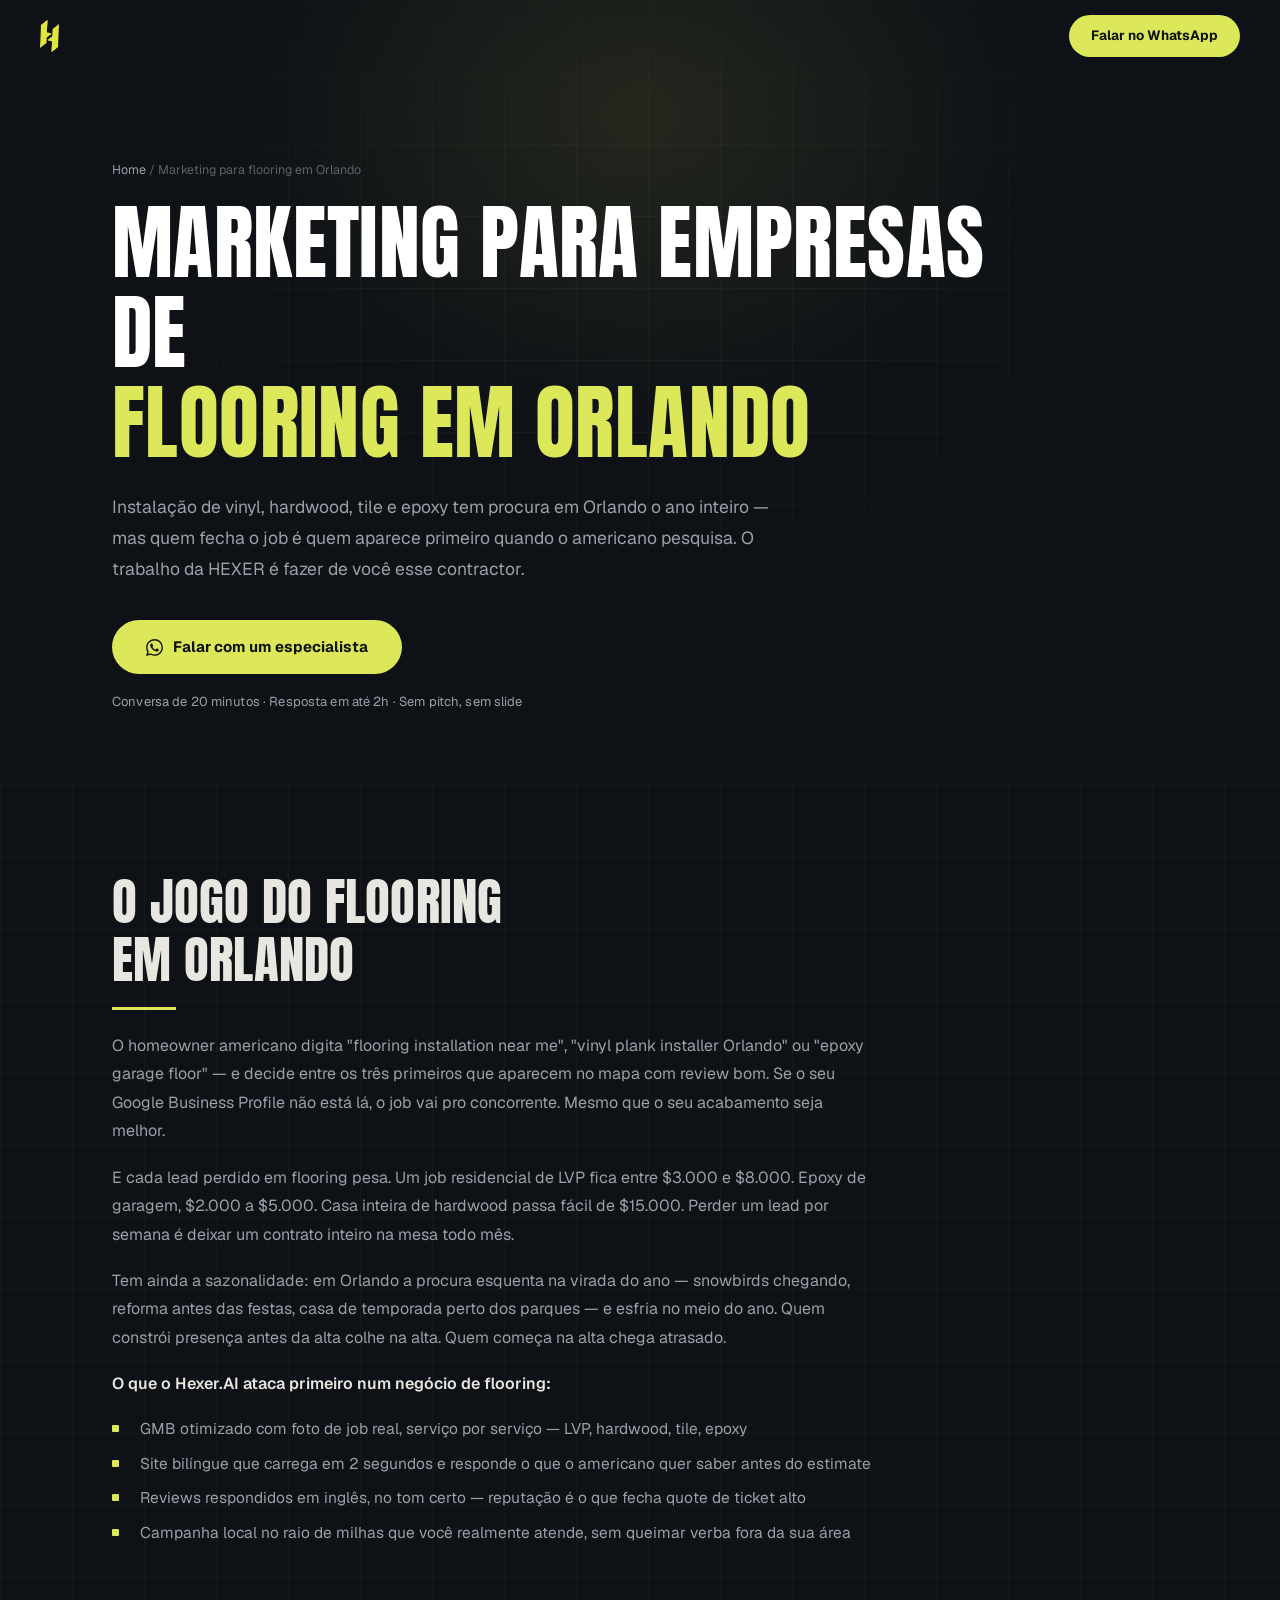
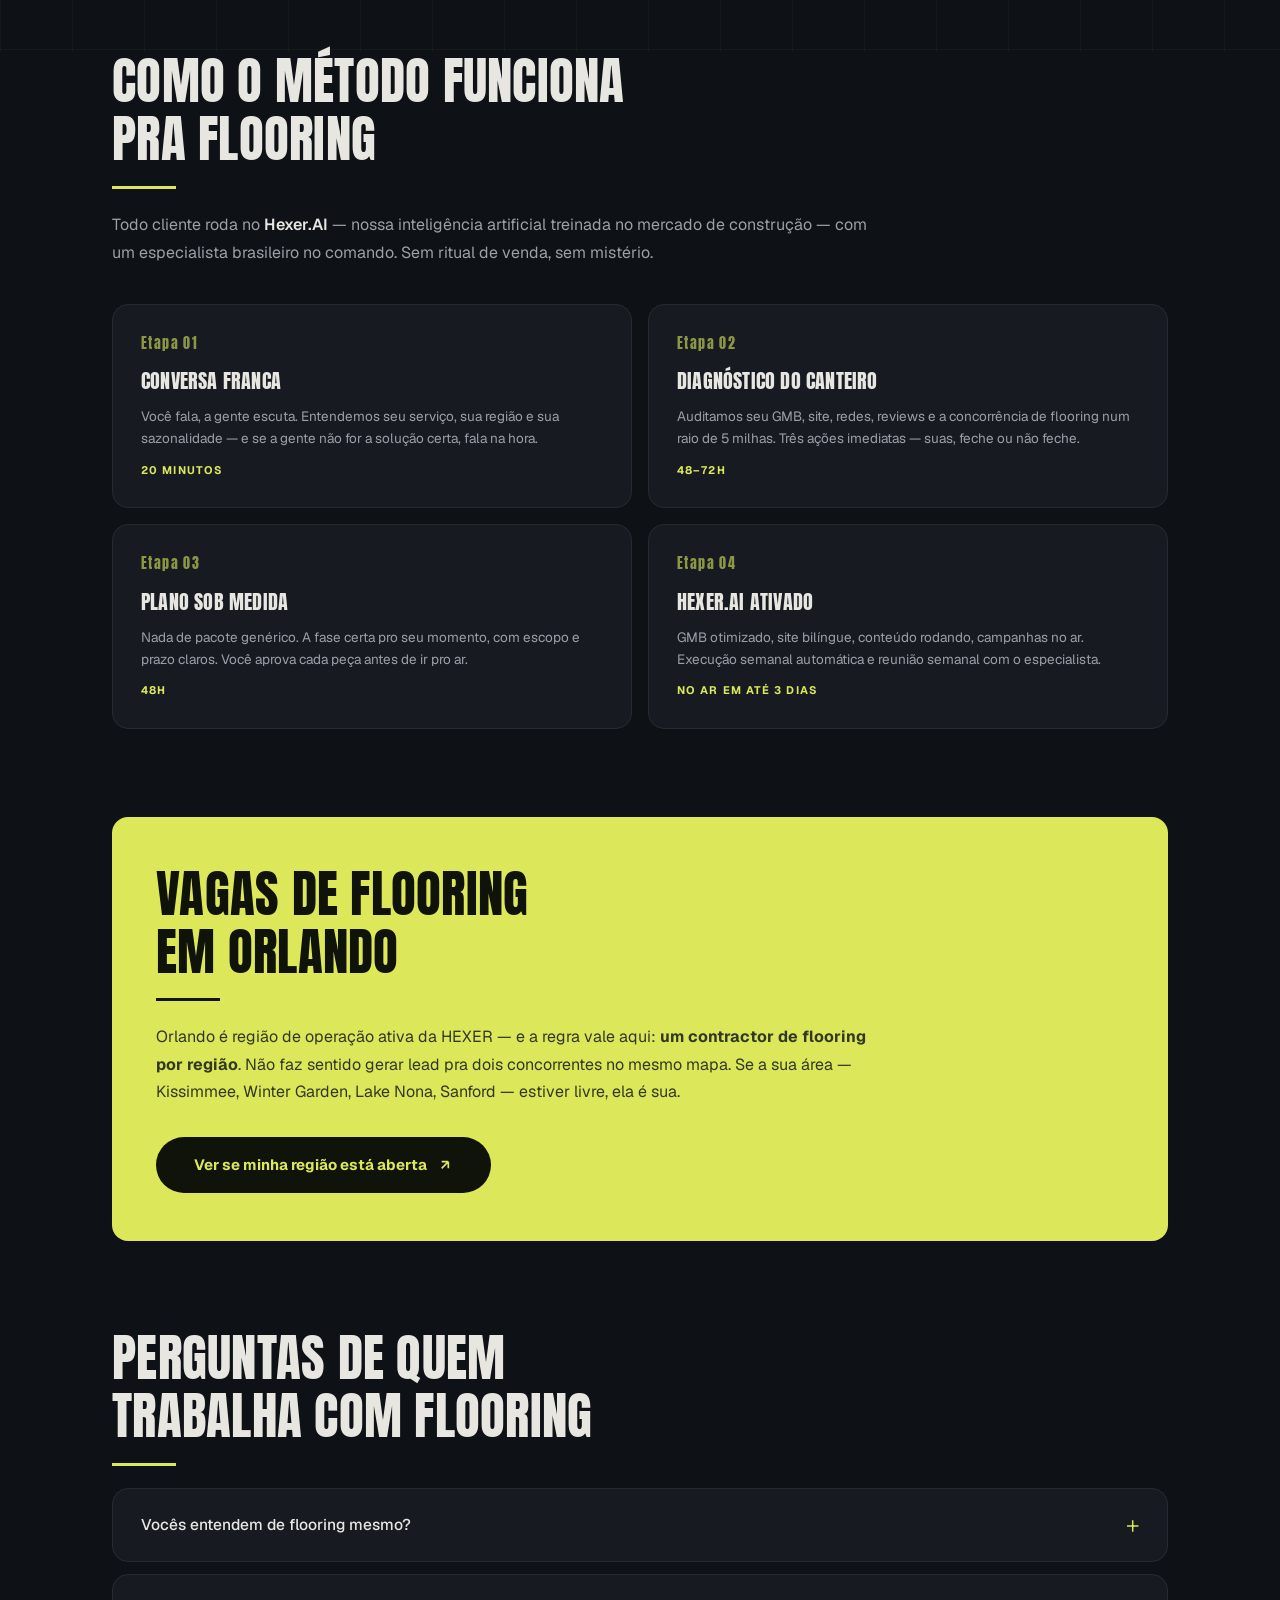
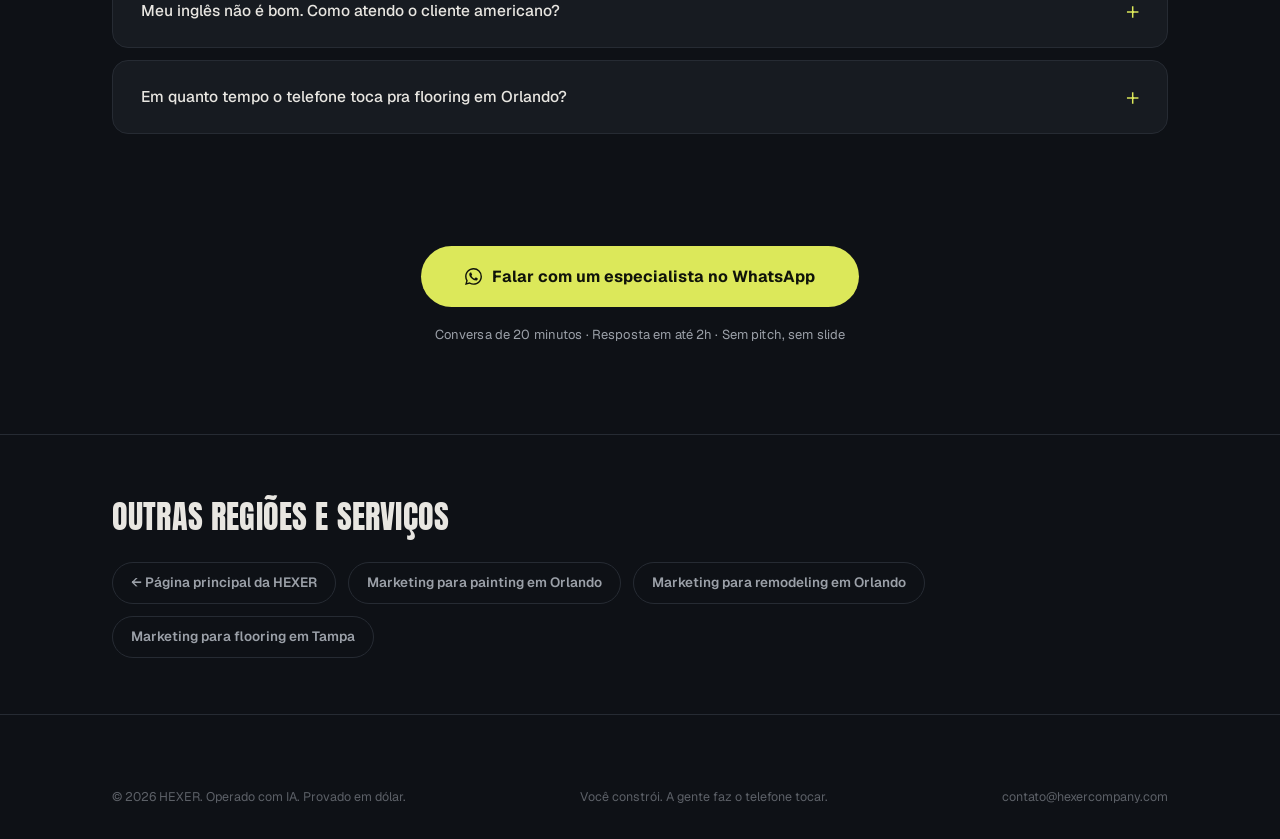
==== commit f33011d2: "Adiciona e-mail de contato e Facebook nos rodapes e no schema - contato@hexercompany.com no rodape d" ====
--- a/flooring-orlando/index.html
+++ b/flooring-orlando/index.html
@@ -39,8 +39,10 @@
     "pt-BR",
     "en-US"
   ],
+  "email": "contato@hexercompany.com",
   "sameAs": [
-    "https://www.instagram.com/hexer.company/"
+    "https://www.instagram.com/hexer.company/",
+    "https://www.facebook.com/profile.php?id=61592247232628"
   ]
 }
   </script>
@@ -250,6 +252,7 @@
       <div class="footer-bottom" style="border-top:none;padding-top:0">
         <p>© 2026 HEXER. Operado com IA. Provado em dólar.</p>
         <p>Você constrói. A gente faz o telefone tocar.</p>
+        <p><a href="mailto:contato@hexercompany.com">contato@hexercompany.com</a></p>
       </div>
     </div>
   </footer>
--- a/styles.css
+++ b/styles.css
@@ -1008,6 +1008,14 @@
   color: var(--ink); background: var(--lime); border-color: var(--lime);
   transform: translateY(-3px);
 }
+.footer-email {
+  display: inline-block; margin-top: 20px;
+  font-size: 13.5px; color: var(--text-2);
+  border-bottom: 1px solid var(--border);
+  padding-bottom: 2px;
+  transition: color .25s, border-color .25s;
+}
+.footer-email:hover { color: var(--lime); border-color: var(--lime); }
 
 .footer-cols { display: flex; gap: 72px; flex-wrap: wrap; }
 .footer-col h4 {
